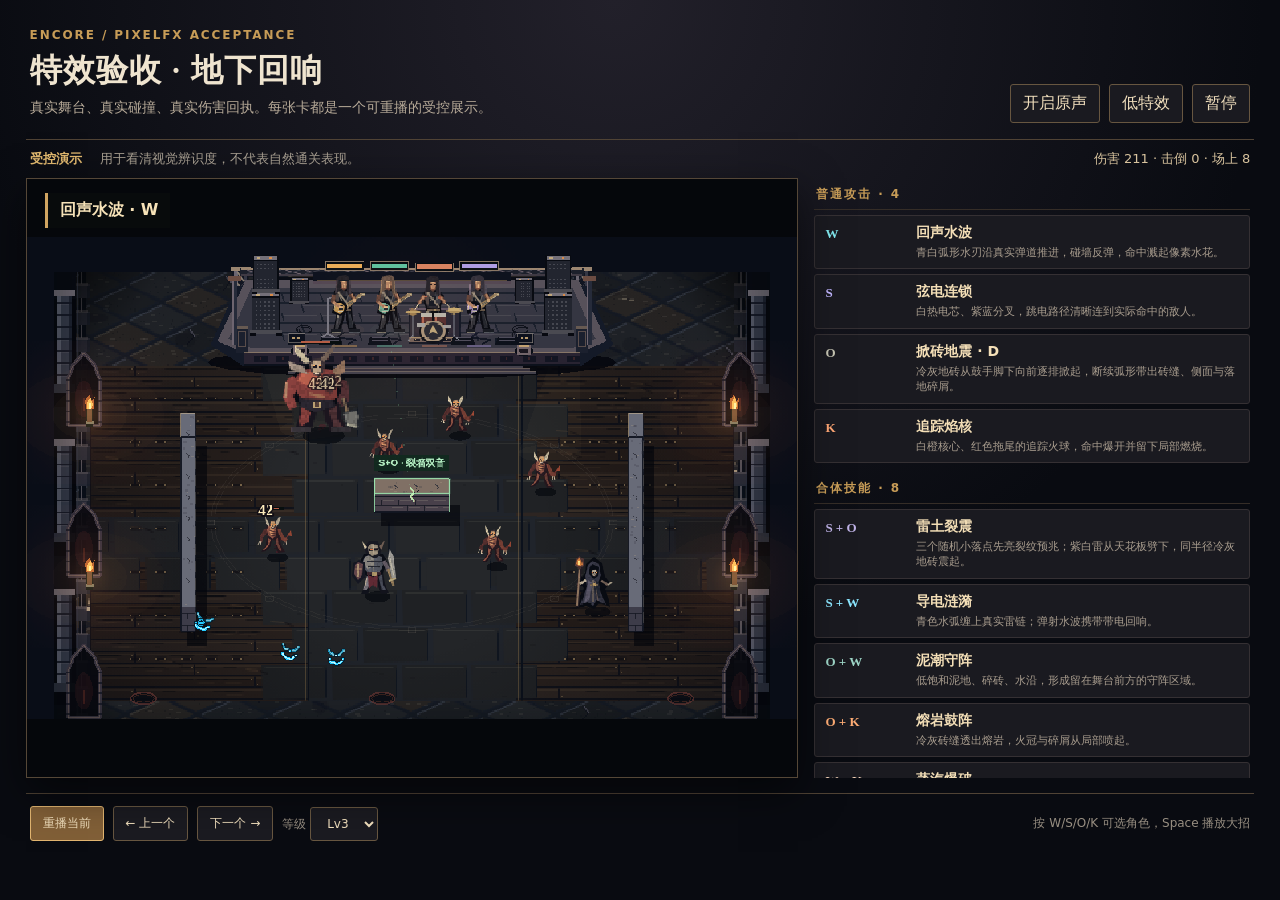
==== effects-review.html @ 2a9a4fa3 "Publish ENCORE v0.7.2 web game" ====
<!doctype html>
<html lang="zh-CN"><head><meta charset="UTF-8"><meta name="viewport" content="width=device-width,initial-scale=1"><title>ENCORE · 特效验收</title>  <script type="module" crossorigin src="./assets/review-D6yRKF0i.js"></script>
  <link rel="modulepreload" crossorigin href="./assets/ElementalPainter-BaZ7DNOO.js">
  <link rel="modulepreload" crossorigin href="./assets/AudioTransport-BbImK9bP.js">
  <link rel="stylesheet" crossorigin href="./assets/review-Br2HAzVg.css">
</head><body><div id="app"></div></body></html>
---- assets/review-Br2HAzVg.css ----
:root{font-family:Microsoft YaHei,system-ui,sans-serif;color:#efe4cf;background:#090b11}*{box-sizing:border-box}body{margin:0;background:radial-gradient(circle at 48% 0,#22202a,#090b11 58%);min-width:1120px}.review-shell{width:min(1500px,96vw);margin:0 auto;padding:20px 0 16px}header{display:flex;justify-content:space-between;gap:20px;align-items:end;border-bottom:1px solid #504335;padding:8px 4px 16px}.kicker,.group-title{color:#c79c57;letter-spacing:.16em;font-size:12px;font-weight:800}.kicker{margin-bottom:7px}h1{margin:0;font:800 32px Georgia,serif;letter-spacing:.04em}p{margin:6px 0}.lede{color:#b7aa98;font-size:14px}.header-actions,footer{display:flex;align-items:center;gap:9px}button,select{font:inherit;color:#f1dfbd;background:#1a1a20;border:1px solid #675640;border-radius:3px;padding:8px 12px;cursor:pointer}button:hover,button.selected{border-color:#ecc17b;background:#322a25}.notice{display:flex;gap:18px;align-items:center;padding:10px 4px;color:#a9a092;font-size:13px}.notice b{color:#e2b96f}.notice #readout{margin-left:auto;color:#d8c39e}.showcase{display:grid;grid-template-columns:minmax(720px,1fr) 440px;gap:16px}.stage{height:600px;background:#05070b;border:1px solid #554737;box-shadow:0 14px 40px #0008;position:relative;overflow:hidden}.stage canvas{display:block;width:100%;height:100%;image-rendering:pixelated}.overlay-caption{position:absolute;left:18px;top:14px;padding:7px 12px;background:#090b0de8;border-left:3px solid #d0a461;color:#f6e2b8;font-weight:800;pointer-events:none}aside{height:600px;overflow:auto;padding-right:4px}.group-title{padding:8px 2px 6px;border-bottom:1px solid #352d27}.card-list{display:grid;gap:5px;padding:5px 0 9px}.review-card{width:100%;display:grid;grid-template-columns:82px 1fr;gap:9px;text-align:left;align-items:start;padding:8px 10px;border-color:#353033}.review-card.selected{box-shadow:inset 3px 0 var(--accent),0 0 14px color-mix(in srgb,var(--accent),transparent 78%)}.card-key{font:700 13px Georgia,serif;color:var(--accent);padding-top:2px;white-space:nowrap}.review-card b{display:block;color:#f4dfb7;font-size:14px}.review-card small{display:block;color:#a99d8e;font-size:11px;line-height:1.4;margin-top:3px}footer{border-top:1px solid #504335;margin-top:15px;padding:12px 4px;color:#988f82;font-size:12px}.primary{background:#815f37;border-color:#e2b570}.primary:hover{background:#a47b47}footer span{margin-left:auto}.ultimate-button{color:#ffe7b3}.hidden{display:none}
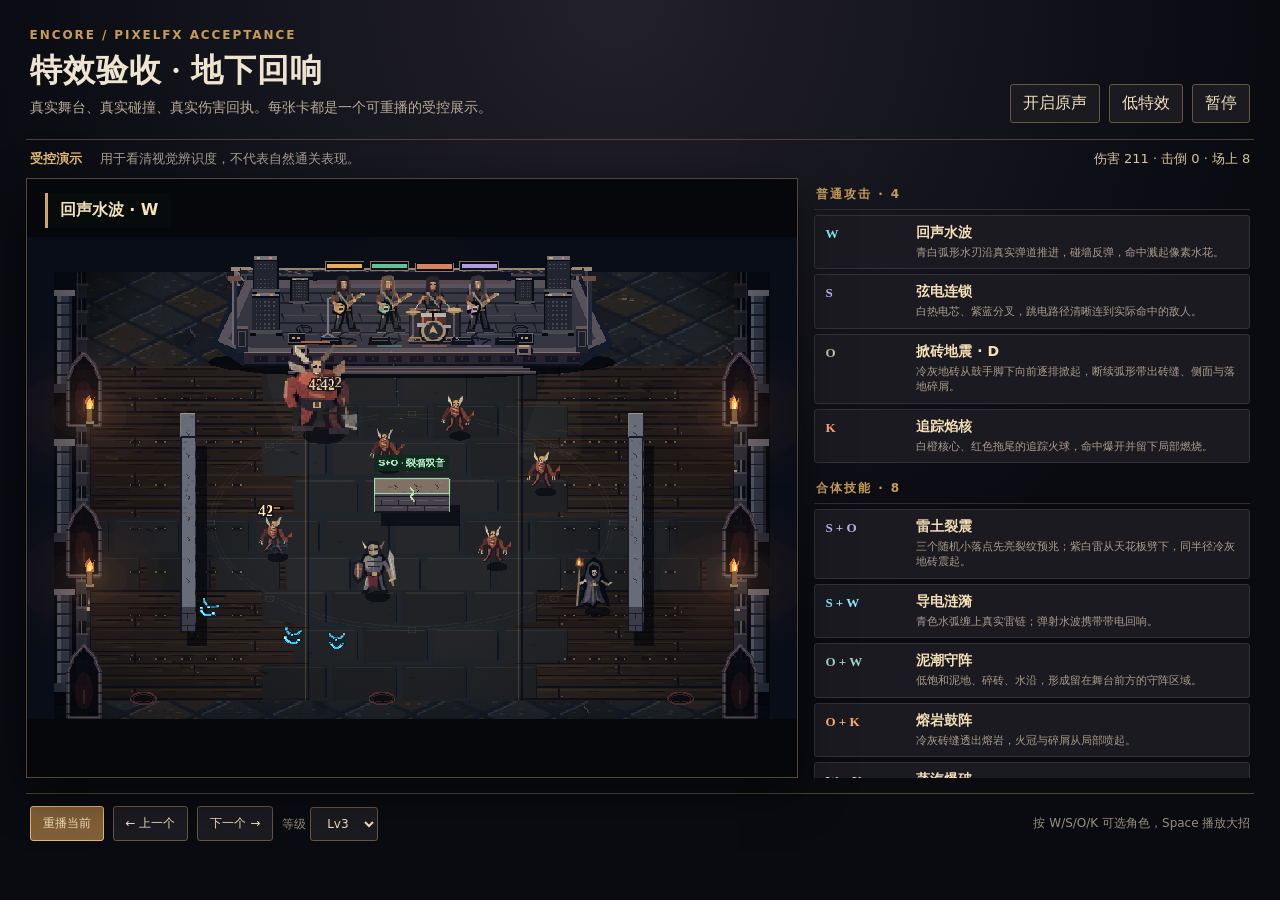
==== commit dea180cf: "Add embedded favicons to effects preview pages" ====
--- a/effects-review.html
+++ b/effects-review.html
@@ -3,4 +3,4 @@
   <link rel="modulepreload" crossorigin href="./assets/ElementalPainter-BaZ7DNOO.js">
   <link rel="modulepreload" crossorigin href="./assets/AudioTransport-BbImK9bP.js">
   <link rel="stylesheet" crossorigin href="./assets/review-Br2HAzVg.css">
-</head><body><div id="app"></div></body></html>
+<link rel="icon" href="data:image/svg+xml,%3Csvg xmlns='http://www.w3.org/2000/svg' viewBox='0 0 32 32'%3E%3Crect width='32' height='32' fill='%23111715'/%3E%3Ctext x='7' y='25' font-size='27' font-family='Georgia' fill='%23dac18b'%3EE%3C/text%3E%3C/svg%3E"></head><body><div id="app"></div></body></html>
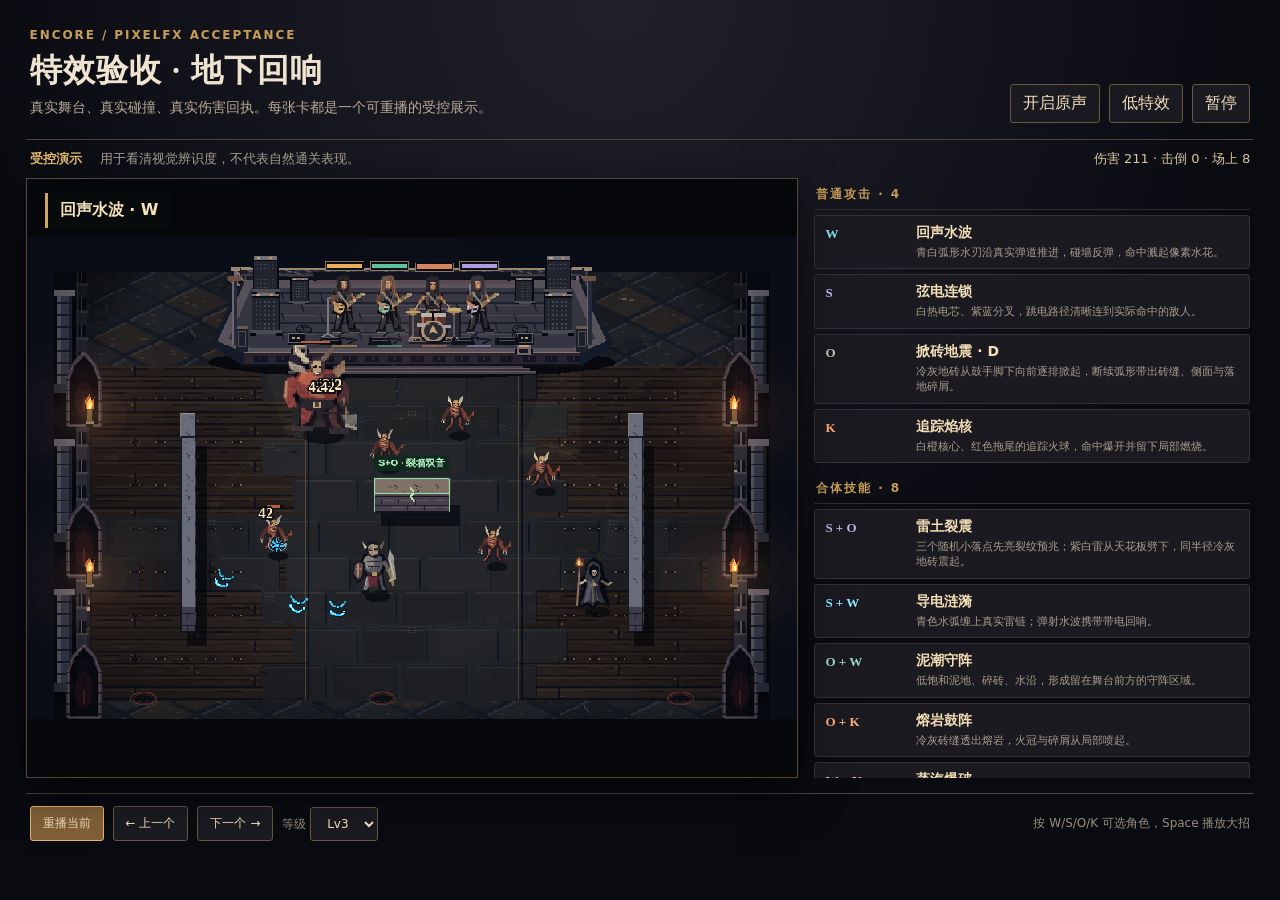
==== commit c5d284c1: "Unify approved elemental effects and introduce the band tutorial in v0.7.3" ====
--- a/effects-review.html
+++ b/effects-review.html
@@ -1,6 +1,6 @@
 <!doctype html>
-<html lang="zh-CN"><head><meta charset="UTF-8"><meta name="viewport" content="width=device-width,initial-scale=1"><title>ENCORE · 特效验收</title>  <script type="module" crossorigin src="./assets/review-D6yRKF0i.js"></script>
-  <link rel="modulepreload" crossorigin href="./assets/ElementalPainter-BaZ7DNOO.js">
-  <link rel="modulepreload" crossorigin href="./assets/AudioTransport-BbImK9bP.js">
+<html lang="zh-CN"><head><meta charset="UTF-8"><meta name="viewport" content="width=device-width,initial-scale=1"><title>ENCORE · 特效验收</title><link rel="icon" href="data:image/svg+xml,%3Csvg xmlns='http://www.w3.org/2000/svg' viewBox='0 0 32 32'%3E%3Crect width='32' height='32' fill='%23111715'/%3E%3Ctext x='7' y='25' font-size='27' font-family='Georgia' fill='%23dac18b'%3EE%3C/text%3E%3C/svg%3E">  <script type="module" crossorigin src="./assets/review-BJCz0Gic.js"></script>
+  <link rel="modulepreload" crossorigin href="./assets/WorldRenderer-DdWdUfbO.js">
+  <link rel="modulepreload" crossorigin href="./assets/AudioTransport-DIIs3FB4.js">
   <link rel="stylesheet" crossorigin href="./assets/review-Br2HAzVg.css">
-<link rel="icon" href="data:image/svg+xml,%3Csvg xmlns='http://www.w3.org/2000/svg' viewBox='0 0 32 32'%3E%3Crect width='32' height='32' fill='%23111715'/%3E%3Ctext x='7' y='25' font-size='27' font-family='Georgia' fill='%23dac18b'%3EE%3C/text%3E%3C/svg%3E"></head><body><div id="app"></div></body></html>
+</head><body><div id="app"></div></body></html>
